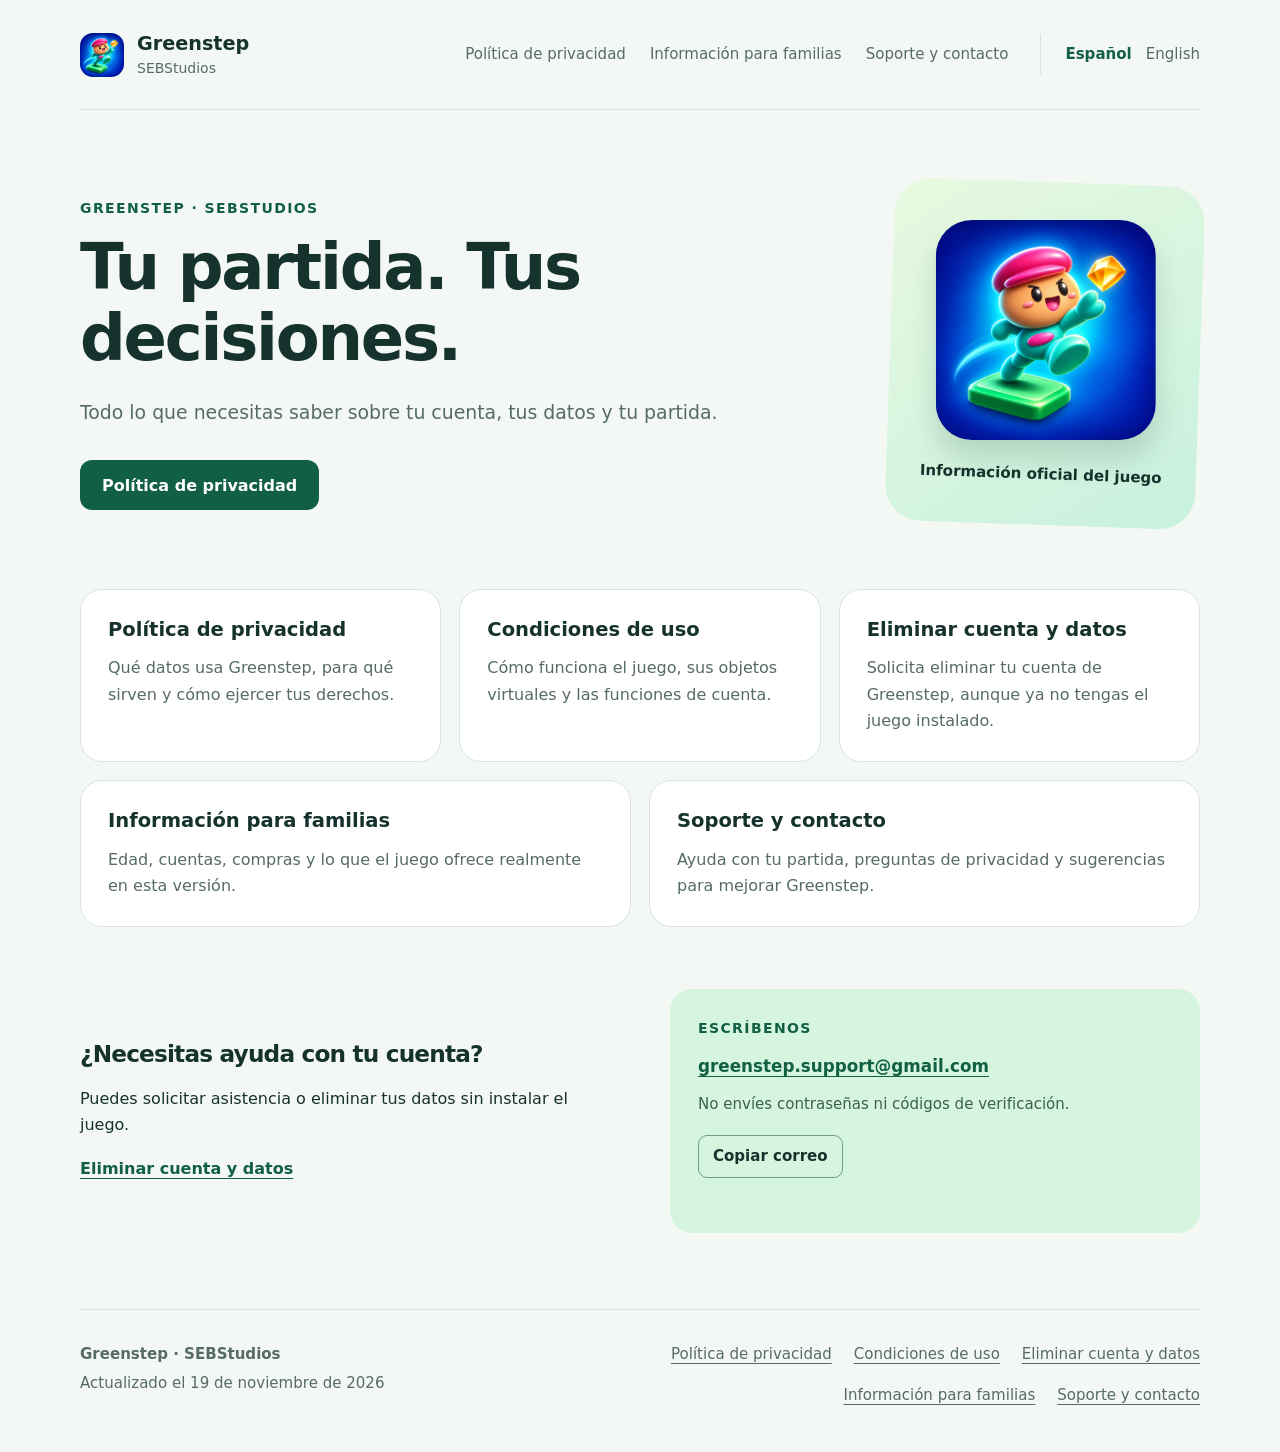
==== index.html @ 1fe924ea "Publish Greenstep privacy, terms and account deletion pages" ====
<!doctype html>
<html lang="es"><head><meta charset="utf-8"><meta name="viewport" content="width=device-width,initial-scale=1"><meta name="description" content="Todo lo que necesitas saber sobre tu cuenta, tus datos y tu partida."><meta name="color-scheme" content="light"><meta http-equiv="Content-Security-Policy" content="default-src 'none'; img-src 'self'; style-src 'self'; script-src 'self'; connect-src 'none'; base-uri 'self'; form-action 'none'; object-src 'none'"><meta name="referrer" content="no-referrer"><title>Información y ayuda · Greenstep</title><link rel="canonical" href="https://sinanbou.github.io/GreenStep-Pages/index.html"><link rel="icon" href="assets/icon.png"><link rel="stylesheet" href="assets/style.css"><script src="assets/copy.js" defer></script></head><body><a class="skip" href="#main">Saltar al contenido</a><header class="top"><a class="brand" href="index.html"><img src="assets/icon.png" alt="" width="44" height="44"><span>Greenstep<small>SEBStudios</small></span></a><nav class="top-nav" aria-label="Principal"><a href="privacy.html">Política de privacidad</a><a href="families.html">Información para familias</a><a href="support.html">Soporte y contacto</a></nav><nav class="languages" aria-label="Idioma"><a href="index.html" lang="es" hreflang="es" aria-current="page">Español</a><a href="en/index.html" lang="en" hreflang="en">English</a></nav></header><main id="main" tabindex="-1"><section class="hero"><div><p class="eyebrow">GREENSTEP · SEBSTUDIOS</p><h1>Tu partida. Tus decisiones.</h1><p class="lead">Todo lo que necesitas saber sobre tu cuenta, tus datos y tu partida.</p><a class="primary" href="privacy.html">Política de privacidad</a></div><div class="game-mark"><img src="assets/icon.png" alt="Greenstep" width="220" height="220"><span>Información oficial del juego</span></div></section><section class="resources" aria-label="Información y ayuda"><a class="resource" href="privacy.html"><span class="resource-label">Política de privacidad</span><span>Qué datos usa Greenstep, para qué sirven y cómo ejercer tus derechos.</span></a><a class="resource" href="terms.html"><span class="resource-label">Condiciones de uso</span><span>Cómo funciona el juego, sus objetos virtuales y las funciones de cuenta.</span></a><a class="resource" href="delete-account.html"><span class="resource-label">Eliminar cuenta y datos</span><span>Solicita eliminar tu cuenta de Greenstep, aunque ya no tengas el juego instalado.</span></a><a class="resource" href="families.html"><span class="resource-label">Información para familias</span><span>Edad, cuentas, compras y lo que el juego ofrece realmente en esta versión.</span></a><a class="resource" href="support.html"><span class="resource-label">Soporte y contacto</span><span>Ayuda con tu partida, preguntas de privacidad y sugerencias para mejorar Greenstep.</span></a></section><section class="help-row"><div><h2>¿Necesitas ayuda con tu cuenta?</h2><p>Puedes solicitar asistencia o eliminar tus datos sin instalar el juego.</p><a class="text-link" href="delete-account.html">Eliminar cuenta y datos</a></div><aside class="contact-block" aria-label="Escríbenos"><p class="eyebrow">Escríbenos</p><a class="email" href="mailto:greenstep.support@gmail.com">greenstep.support@gmail.com</a><p>No envíes contraseñas ni códigos de verificación.</p><button class="secondary" type="button" data-copy="greenstep.support@gmail.com" data-success="Dirección copiada" data-failure="Selecciona la dirección para copiarla">Copiar correo</button><span class="copy-status" role="status" aria-live="polite"></span></aside></section></main><footer><div><strong>Greenstep · SEBStudios</strong><p>Actualizado el 19 de noviembre de 2026</p></div><nav aria-label="Documentos"><a href="privacy.html">Política de privacidad</a><a href="terms.html">Condiciones de uso</a><a href="delete-account.html">Eliminar cuenta y datos</a><a href="families.html">Información para familias</a><a href="support.html">Soporte y contacto</a></nav></footer></body></html>
---- assets/style.css ----
:root{--ink:#16322d;--muted:#566b65;--green:#126044;--mint:#d5f5df;--paper:#f4f8f5;--line:#d8e4dc;--white:#fff;--radius:22px;font-family:system-ui,-apple-system,BlinkMacSystemFont,"Segoe UI",sans-serif;color:var(--ink);background:var(--paper);font-size:16px;line-height:1.65}*{box-sizing:border-box}body{margin:0}a{color:var(--green);text-underline-offset:4px}a:hover{text-decoration-thickness:2px}a:focus-visible,button:focus-visible{outline:3px solid #24784c;outline-offset:5px;border-radius:5px}.skip{position:absolute;left:1rem;top:-7rem;z-index:4;background:white;padding:1rem}.skip:focus{top:1rem}.top,main,footer{width:min(1120px,calc(100% - 64px));margin-inline:auto}.top{min-height:110px;display:flex;align-items:center;gap:32px;border-bottom:1px solid var(--line)}.brand{display:flex;align-items:center;gap:13px;text-decoration:none;font-size:1.2rem;line-height:1.25;font-weight:800;color:var(--ink)}.brand img{border-radius:13px}.brand small{display:block;font-size:.875rem;font-weight:500;color:var(--muted);margin-top:4px}.top-nav{display:flex;gap:24px;margin-left:auto}.top-nav a,.languages a{font-size:.94rem;text-decoration:none;color:var(--muted);padding-block:8px}.top-nav a[aria-current],.languages a[aria-current]{font-weight:700;color:var(--green)}.languages{display:flex;gap:14px;border-left:1px solid var(--line);padding-left:24px}.eyebrow{font-size:.875rem;letter-spacing:.1em;font-weight:750;color:var(--green);text-transform:uppercase;margin:0 0 12px}h1,h2{line-height:1.12;letter-spacing:-.035em}h1{font-size:clamp(2.35rem,5vw,4.2rem);font-weight:760;max-width:800px;margin:0 0 22px}h2{font-size:1.45rem;line-height:1.3;margin:0 0 16px}p{margin:0 0 18px}.lead{font-size:1.18rem;line-height:1.65;color:var(--muted);max-width:690px}.hero{padding:72px 0 64px;display:grid;grid-template-columns:1fr 310px;align-items:center;gap:64px}.hero h1{max-width:580px}.primary{display:inline-flex;align-items:center;justify-content:center;text-decoration:none;color:white;background:var(--green);border-radius:12px;min-height:50px;font-weight:700;padding:12px 22px;line-height:1.45}.primary:hover{background:#0d4b34}.hero .primary{margin-top:14px}.game-mark{display:flex;flex-direction:column;align-items:center;gap:22px;background:linear-gradient(145deg,#e8f9df,#c7f1df);padding:38px 24px;border-radius:36px;transform:rotate(2deg)}.game-mark img{width:min(100%,220px);height:auto;border-radius:36px;box-shadow:0 18px 28px #0c3b2929;transform:rotate(-2deg)}.game-mark span{font-size:.94rem;font-weight:650}.resources{display:grid;grid-template-columns:repeat(6,1fr);gap:18px}.resource{grid-column:span 2;background:var(--white);border:1px solid var(--line);border-radius:var(--radius);padding:27px;text-decoration:none;color:var(--muted);display:flex;flex-direction:column;gap:12px;transition:border-color .15s,background .15s}.resource:nth-child(4),.resource:nth-child(5){grid-column:span 3}.resource:hover{border-color:#629d7f;background:#fcfffd}.resource-label{font-size:1.22rem;font-weight:720;color:var(--ink);line-height:1.35}.help-row{display:grid;grid-template-columns:1fr 1fr;gap:60px;align-items:center;padding:62px 0 76px}.text-link{font-weight:700}.contact-block{background:var(--mint);border-radius:var(--radius);padding:28px;margin-top:32px;overflow-wrap:anywhere}.help-row .contact-block{margin:0}.email{display:block;font-size:1.05rem;font-weight:700;margin-bottom:12px}.contact-block p:not(.eyebrow){font-size:.94rem;color:#3d5f50}.secondary{appearance:none;border:1px solid #739e85;background:transparent;color:var(--ink);font:inherit;font-weight:650;font-size:.94rem;padding:8px 14px;border-radius:9px;cursor:pointer}.secondary:hover{background:#ffffff70}.copy-status{display:block;font-size:.9rem;margin-top:8px;min-height:1.3em}.document-heading{padding:42px 0 38px}.back{display:inline-block;font-size:.94rem;margin-bottom:28px}.document-heading h1{font-size:clamp(2.2rem,5vw,3.5rem)}.updated{font-size:.94rem;color:var(--muted);margin:24px 0 0}.document-grid{display:grid;grid-template-columns:235px minmax(0,1fr);gap:54px;padding-bottom:80px;align-items:start}.contents{position:sticky;top:28px;border-top:2px solid var(--green);padding-top:20px}.contents nav{display:flex;flex-direction:column;gap:10px}.contents a{font-size:.94rem;line-height:1.5;text-decoration:none;color:var(--muted);overflow-wrap:anywhere}.contents a:hover{color:var(--green);text-decoration:underline}article{min-width:0;background:var(--white);border:1px solid var(--line);padding:36px 40px;border-radius:var(--radius);overflow-wrap:anywhere}article section{scroll-margin-top:24px;margin-bottom:32px}article section+section{border-top:1px solid #e4ece6;padding-top:30px}article section:last-child{margin-bottom:0}article p{color:#3e544b}article ul{padding-left:22px}.request-box{padding:25px;background:#eef9f0;border-radius:16px;margin-bottom:34px}.request-box .primary{margin-top:6px;max-width:100%;text-align:center}footer{border-top:1px solid var(--line);padding:32px 0 38px;display:grid;grid-template-columns:1fr 2fr;gap:30px;font-size:.94rem;color:var(--muted)}footer p{margin-top:5px}footer nav{display:flex;flex-wrap:wrap;gap:10px 22px;justify-content:flex-end}footer a{color:var(--muted)}@media(max-width:850px){.top{flex-wrap:wrap;gap:12px 24px;padding:20px 0}.top-nav{order:3;width:100%;justify-content:flex-start;gap:22px}.languages{margin-left:auto}.hero{gap:30px;grid-template-columns:1fr 240px;padding:48px 0}.game-mark{padding:25px 20px}.resource{grid-column:span 3}.resource:nth-child(5){grid-column:span 6}.help-row{gap:30px}.document-grid{grid-template-columns:190px minmax(0,1fr);gap:28px}article{padding:28px}.email{font-size:1rem}}@media(max-width:600px){.top,main,footer{width:calc(100% - 36px)}.top{gap:15px}.brand{font-size:1.05rem}.languages{padding-left:14px;gap:12px}.top-nav{gap:10px 18px;flex-wrap:wrap}.top-nav a{font-size:.9rem}.hero{grid-template-columns:1fr;padding:36px 0;gap:26px}.hero h1{font-size:2.6rem}.game-mark{max-width:280px;width:100%;justify-self:center;flex-direction:row;padding:20px;gap:18px;transform:none}.game-mark img{width:94px;border-radius:19px;transform:none}.game-mark span{font-size:.94rem}.resources{grid-template-columns:1fr;gap:13px}.resource,.resource:nth-child(4),.resource:nth-child(5){grid-column:auto;padding:24px}.help-row{grid-template-columns:1fr;padding:42px 0;gap:22px}.document-heading{padding-top:28px}.document-grid{display:block;padding-bottom:40px}.contents{position:static;margin-bottom:24px;padding:18px;background:#eaf2ec;border-radius:14px;border-top:0}.contents nav{gap:8px}.contents .eyebrow{margin-bottom:10px}article{padding:25px 22px}.contact-block{padding:22px}.request-box{padding:20px}.primary{width:100%}footer{grid-template-columns:1fr;gap:18px;padding-bottom:25px}footer nav{justify-content:flex-start}h2{font-size:1.3rem}.lead{font-size:1.06rem}}@media(prefers-reduced-motion:reduce){*{scroll-behavior:auto!important;transition:none!important}}@media print{.top-nav,.languages,.contents,.copy-status,button,.skip{display:none}.top,main,footer{width:100%}.document-grid{display:block}article{border:0;padding:0}.contact-block{background:white;border:1px solid #ccc}.document-heading{padding:20px 0}footer{display:block}.primary{color:var(--ink);background:white;border:1px solid var(--ink)}}
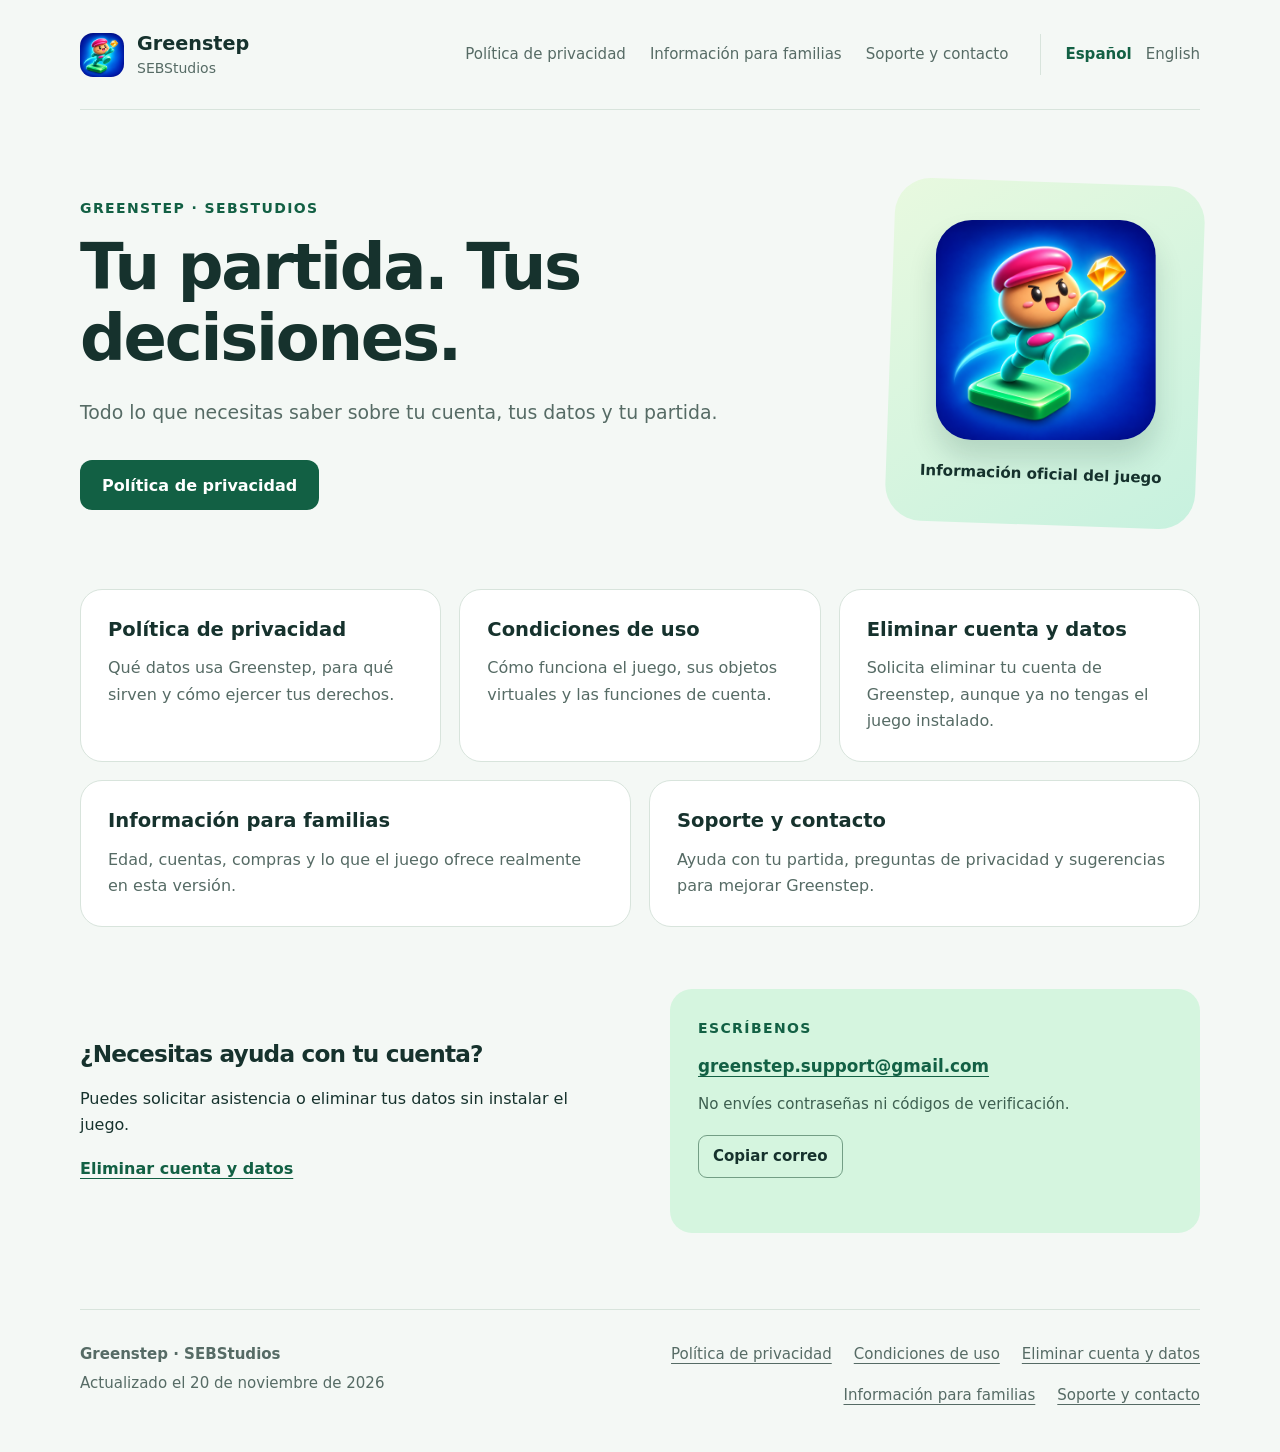
==== commit f498c59b: "Update wheel rules and privacy information for closed testing" ====
--- a/index.html
+++ b/index.html
@@ -1,2 +1,2 @@
 <!doctype html>
-<html lang="es"><head><meta charset="utf-8"><meta name="viewport" content="width=device-width,initial-scale=1"><meta name="description" content="Todo lo que necesitas saber sobre tu cuenta, tus datos y tu partida."><meta name="color-scheme" content="light"><meta http-equiv="Content-Security-Policy" content="default-src 'none'; img-src 'self'; style-src 'self'; script-src 'self'; connect-src 'none'; base-uri 'self'; form-action 'none'; object-src 'none'"><meta name="referrer" content="no-referrer"><title>Información y ayuda · Greenstep</title><link rel="canonical" href="https://sinanbou.github.io/GreenStep-Pages/index.html"><link rel="icon" href="assets/icon.png"><link rel="stylesheet" href="assets/style.css"><script src="assets/copy.js" defer></script></head><body><a class="skip" href="#main">Saltar al contenido</a><header class="top"><a class="brand" href="index.html"><img src="assets/icon.png" alt="" width="44" height="44"><span>Greenstep<small>SEBStudios</small></span></a><nav class="top-nav" aria-label="Principal"><a href="privacy.html">Política de privacidad</a><a href="families.html">Información para familias</a><a href="support.html">Soporte y contacto</a></nav><nav class="languages" aria-label="Idioma"><a href="index.html" lang="es" hreflang="es" aria-current="page">Español</a><a href="en/index.html" lang="en" hreflang="en">English</a></nav></header><main id="main" tabindex="-1"><section class="hero"><div><p class="eyebrow">GREENSTEP · SEBSTUDIOS</p><h1>Tu partida. Tus decisiones.</h1><p class="lead">Todo lo que necesitas saber sobre tu cuenta, tus datos y tu partida.</p><a class="primary" href="privacy.html">Política de privacidad</a></div><div class="game-mark"><img src="assets/icon.png" alt="Greenstep" width="220" height="220"><span>Información oficial del juego</span></div></section><section class="resources" aria-label="Información y ayuda"><a class="resource" href="privacy.html"><span class="resource-label">Política de privacidad</span><span>Qué datos usa Greenstep, para qué sirven y cómo ejercer tus derechos.</span></a><a class="resource" href="terms.html"><span class="resource-label">Condiciones de uso</span><span>Cómo funciona el juego, sus objetos virtuales y las funciones de cuenta.</span></a><a class="resource" href="delete-account.html"><span class="resource-label">Eliminar cuenta y datos</span><span>Solicita eliminar tu cuenta de Greenstep, aunque ya no tengas el juego instalado.</span></a><a class="resource" href="families.html"><span class="resource-label">Información para familias</span><span>Edad, cuentas, compras y lo que el juego ofrece realmente en esta versión.</span></a><a class="resource" href="support.html"><span class="resource-label">Soporte y contacto</span><span>Ayuda con tu partida, preguntas de privacidad y sugerencias para mejorar Greenstep.</span></a></section><section class="help-row"><div><h2>¿Necesitas ayuda con tu cuenta?</h2><p>Puedes solicitar asistencia o eliminar tus datos sin instalar el juego.</p><a class="text-link" href="delete-account.html">Eliminar cuenta y datos</a></div><aside class="contact-block" aria-label="Escríbenos"><p class="eyebrow">Escríbenos</p><a class="email" href="mailto:greenstep.support@gmail.com">greenstep.support@gmail.com</a><p>No envíes contraseñas ni códigos de verificación.</p><button class="secondary" type="button" data-copy="greenstep.support@gmail.com" data-success="Dirección copiada" data-failure="Selecciona la dirección para copiarla">Copiar correo</button><span class="copy-status" role="status" aria-live="polite"></span></aside></section></main><footer><div><strong>Greenstep · SEBStudios</strong><p>Actualizado el 19 de noviembre de 2026</p></div><nav aria-label="Documentos"><a href="privacy.html">Política de privacidad</a><a href="terms.html">Condiciones de uso</a><a href="delete-account.html">Eliminar cuenta y datos</a><a href="families.html">Información para familias</a><a href="support.html">Soporte y contacto</a></nav></footer></body></html>+<html lang="es"><head><meta charset="utf-8"><meta name="viewport" content="width=device-width,initial-scale=1"><meta name="description" content="Todo lo que necesitas saber sobre tu cuenta, tus datos y tu partida."><meta name="color-scheme" content="light"><meta http-equiv="Content-Security-Policy" content="default-src 'none'; img-src 'self'; style-src 'self'; script-src 'self'; connect-src 'none'; base-uri 'self'; form-action 'none'; object-src 'none'"><meta name="referrer" content="no-referrer"><title>Información y ayuda · Greenstep</title><link rel="canonical" href="https://sinanbou.github.io/GreenStep-Pages/index.html"><link rel="icon" href="assets/icon.png"><link rel="stylesheet" href="assets/style.css"><script src="assets/copy.js" defer></script></head><body><a class="skip" href="#main">Saltar al contenido</a><header class="top"><a class="brand" href="index.html"><img src="assets/icon.png" alt="" width="44" height="44"><span>Greenstep<small>SEBStudios</small></span></a><nav class="top-nav" aria-label="Principal"><a href="privacy.html">Política de privacidad</a><a href="families.html">Información para familias</a><a href="support.html">Soporte y contacto</a></nav><nav class="languages" aria-label="Idioma"><a href="index.html" lang="es" hreflang="es" aria-current="page">Español</a><a href="en/index.html" lang="en" hreflang="en">English</a></nav></header><main id="main" tabindex="-1"><section class="hero"><div><p class="eyebrow">GREENSTEP · SEBSTUDIOS</p><h1>Tu partida. Tus decisiones.</h1><p class="lead">Todo lo que necesitas saber sobre tu cuenta, tus datos y tu partida.</p><a class="primary" href="privacy.html">Política de privacidad</a></div><div class="game-mark"><img src="assets/icon.png" alt="Greenstep" width="220" height="220"><span>Información oficial del juego</span></div></section><section class="resources" aria-label="Información y ayuda"><a class="resource" href="privacy.html"><span class="resource-label">Política de privacidad</span><span>Qué datos usa Greenstep, para qué sirven y cómo ejercer tus derechos.</span></a><a class="resource" href="terms.html"><span class="resource-label">Condiciones de uso</span><span>Cómo funciona el juego, sus objetos virtuales y las funciones de cuenta.</span></a><a class="resource" href="delete-account.html"><span class="resource-label">Eliminar cuenta y datos</span><span>Solicita eliminar tu cuenta de Greenstep, aunque ya no tengas el juego instalado.</span></a><a class="resource" href="families.html"><span class="resource-label">Información para familias</span><span>Edad, cuentas, compras y lo que el juego ofrece realmente en esta versión.</span></a><a class="resource" href="support.html"><span class="resource-label">Soporte y contacto</span><span>Ayuda con tu partida, preguntas de privacidad y sugerencias para mejorar Greenstep.</span></a></section><section class="help-row"><div><h2>¿Necesitas ayuda con tu cuenta?</h2><p>Puedes solicitar asistencia o eliminar tus datos sin instalar el juego.</p><a class="text-link" href="delete-account.html">Eliminar cuenta y datos</a></div><aside class="contact-block" aria-label="Escríbenos"><p class="eyebrow">Escríbenos</p><a class="email" href="mailto:greenstep.support@gmail.com">greenstep.support@gmail.com</a><p>No envíes contraseñas ni códigos de verificación.</p><button class="secondary" type="button" data-copy="greenstep.support@gmail.com" data-success="Dirección copiada" data-failure="Selecciona la dirección para copiarla">Copiar correo</button><span class="copy-status" role="status" aria-live="polite"></span></aside></section></main><footer><div><strong>Greenstep · SEBStudios</strong><p>Actualizado el 20 de noviembre de 2026</p></div><nav aria-label="Documentos"><a href="privacy.html">Política de privacidad</a><a href="terms.html">Condiciones de uso</a><a href="delete-account.html">Eliminar cuenta y datos</a><a href="families.html">Información para familias</a><a href="support.html">Soporte y contacto</a></nav></footer></body></html>
